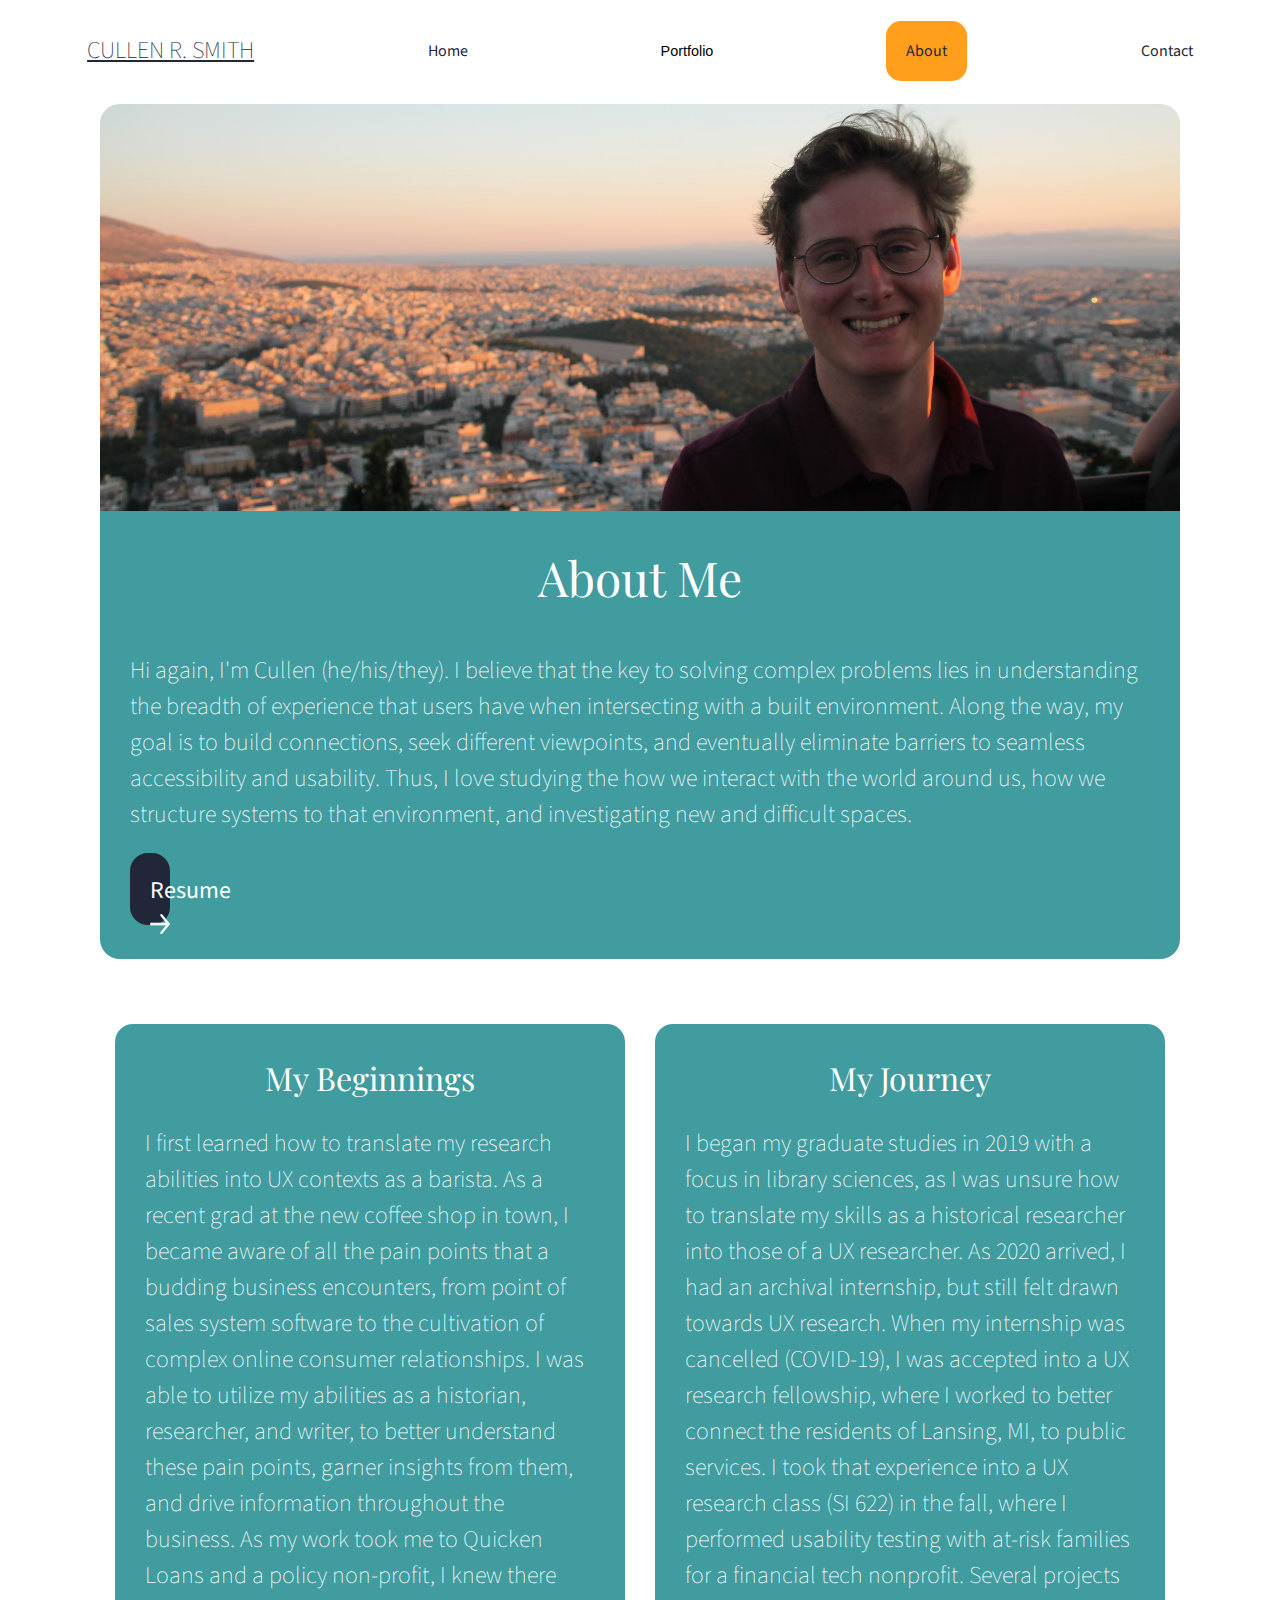
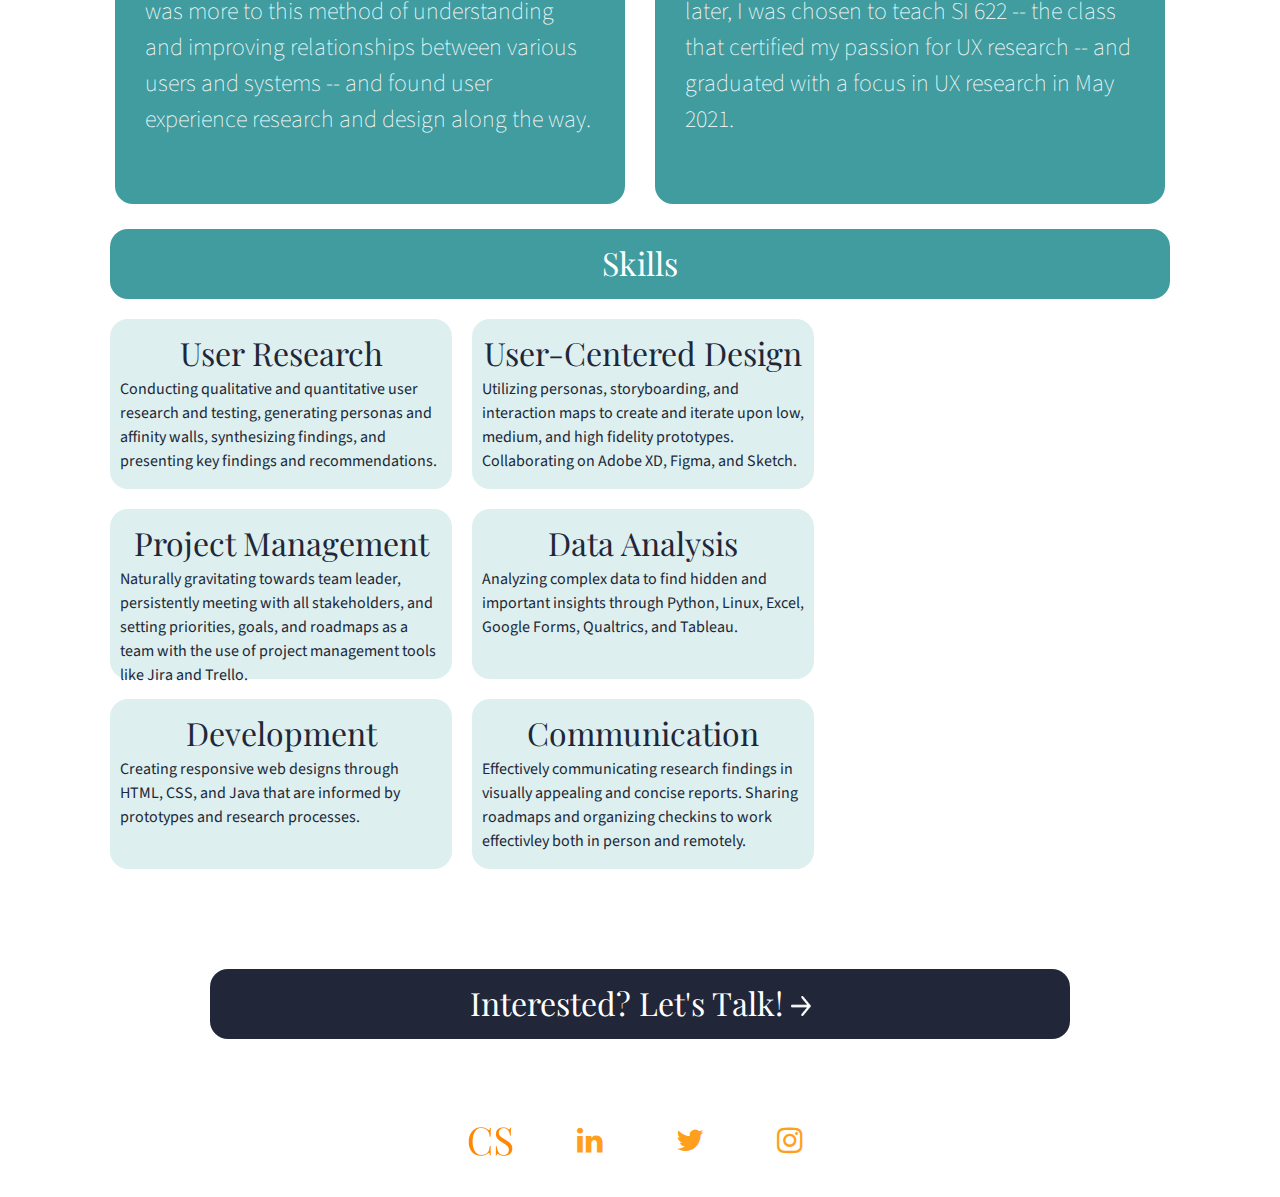
==== impact.html @ ce287a66 "first commit" ====
<!DOCTYPE html>
	<html lang="en">
  <head>
    <meta charset="utf-8">
    <meta name="viewport" content="width=device-width, initial-scale=1.0">
    <link rel="shortcut icon" type="image/png" href="images/favicon.png"/>
    <link rel="stylesheet" type="text/css" href="css/html5reset.css">
    <link rel="stylesheet" type="text/css" href="css/style.css">
    <link href="https://fonts.googleapis.com/css2?family=Space+Grotesk:wght@300&display=swap" rel="stylesheet"> 
    <link rel="stylesheet" href="https://cdnjs.cloudflare.com/ajax/libs/font-awesome/4.7.0/css/font-awesome.min.css">


   <title> About </title>
  </head>
  <body>
    <a class = "skip" href="#skip">Skip to Main Content</a>
    <header>
      <nav>
        <li><h4 class = "smi"> Cullen R. Smith </h4></li>
        <div class="topnav">
          <li><h4 class = "cull"> Cullen R. Smith </h4></li>
          <li><a href="index.html">Home</a></li>
          <div class="dropdown">
            <button class="dropbtn">Portfolio
            </button>
            <div class="dropdown-content">
              <a href="design.html">Design</a>
              <a href="research.html">Research</a>
            </div>
          </div>
          <li><a class="active" href="impact.html"> About</a></li>
          <li><a href="contact.html">Contact</a></li> 
        </div>
        <div class="hamburger">
          <span class="bar"></span>
          <span class="bar"></span>
          <span class="bar"></span>
      </div>
      <script> 
        const hamburger = document.querySelector(".hamburger");
        const topnav = document.querySelector(".topnav");

        hamburger.addEventListener("click", mobileMenu);

        function mobileMenu() {
          hamburger.classList.toggle("active");
          topnav.classList.toggle("active");
        }
        </script>

    </nav>
  </header>

  <main id="skip" tabindex="0">
	<meta charset="UTF-8">
	
</head>
<body> 
<main>
  <div class="aboutheroabout">

    <div class="twoaboutt">
      <img src="images/greece.png" alt="headshot of Cullen Smith">
    </div>

    <div class="oneabout">

      <div class="onetopabout">
        <h1 style="font-weight: normal;">About Me</h1>
      </div>
      
      <div class="onebottomabout">
        <h4 style="font-weight: 100;">Hi again, I'm Cullen (he/his/they). I believe that the key to solving complex problems
          lies in understanding the breadth of experience that users have when intersecting with a built environment. Along the way, my goal is to build connections, seek different 
          viewpoints, and eventually eliminate barriers to seamless accessibility and usability. Thus, I love studying the how we interact with the world
          around us, how we structure systems to that environment, and investigating new and difficult spaces.</h4>
         
      </div>
      
      <div class="featuresaboutresume">
        <h4 style = "font-weight: normal;">Resume<a href="https://docs.google.com/document/d/1kzj_HKgqw1gnASvve8a1pkd9VHpFRtP2yf7qkyjW9PU/edit?usp=sharing" title="Contact" target="_blank">
          <img class="ico" src="images/arrow.png"></img></a></h4>
      </div>

      <br>
      
      
    </div>
  
   
  
  </div>


  <div class='some-page-wrapper'>
    <div class='row'>
      <div class='column'>
        <div class='blue-column'>
          <h2 style="font-weight: normal;">My Beginnings</h2>
          <br>
          <h4>I first learned how to translate my research abilities into UX contexts as a barista. 
            As a recent grad at the new coffee shop in town, I became aware of all the pain points 
            that a budding business encounters, from 
            point of sales system software to the cultivation of complex online consumer relationships. I was able to 
            utilize my abilities as a historian, researcher, and writer, to better understand these pain points, garner insights
            from them, and drive information throughout the business. As my work took me to Quicken Loans and 
            a policy non-profit, I knew there was more to this method of understanding and improving
            relationships between various users and systems -- and found user experience research and design along the way.</h4>
        </div>
      </div>
      <div class='column'>
        <div class='green-column'>
          <h2 style="font-weight: normal;">My Journey</h2>
          <br>
          <h4>I began my graduate studies in 2019 with a focus in library sciences, as I was unsure how
            to translate my skills as a historical researcher into those of a UX researcher. 
            As 2020 arrived, I had an archival internship, but still felt drawn towards UX research. 
            When my internship was cancelled (COVID-19), I was accepted into a UX research fellowship, 
            where I worked to better connect the residents of Lansing, MI, to public services. 
            I took that experience into a UX research class (SI 622) in the fall, where I performed usability testing
            with at-risk families for a financial tech nonprofit. Several projects later, 
            I was chosen to teach SI 622 -- the class that certified my passion for UX research -- 
            and graduated with a focus in UX research in May 2021. </h>
        </div>
      </div>
    </div>
  </div>
  

  <div class="aboutcontainer">
  
    <div class="posts">

      <div class="feature">
        <h2 style = "font-weight: normal;">Skills</h2>
      </div>

      <div class="post">
        <h2 style = "font-weight: normal;">User Research</h2>
        <h5 style = "font-weight: normal;">Conducting qualitative and 
          quantitative user research and testing, generating personas and affinity walls, 
          synthesizing findings, and presenting key 
          findings and recommendations.</h5>
      </div>

      <div class="post">
        <h2 style = "font-weight: normal;">User-Centered Design</h2>
        <h5 style = "font-weight: normal;">Utilizing personas, storyboarding, and interaction maps
          to create and iterate upon low, medium, and high fidelity 
          prototypes. Collaborating on Adobe XD, Figma, and Sketch. </h5>
      </div>

      <div class="post">
        <h2 style = "font-weight: normal;">Project Management</h2>
        <h5 style = "font-weight: normal;">Naturally gravitating towards 
          team leader, persistently meeting with all stakeholders, and setting 
          priorities, goals, and roadmaps as a team with the use of project management tools 
          like Jira and Trello.</h5>
      </div>

      <div class="post">
        <h2 style = "font-weight: normal;">Data Analysis</h2>
        <h5 style = "font-weight: normal;">Analyzing complex data to find
           hidden and important insights through Python, Linux, Excel, Google Forms, Qualtrics, and Tableau.</h5>
      </div>

      <div class="post">
        <h2 style = "font-weight: normal;">Development</h2>
        <h5 style = "font-weight: normal;">Creating responsive web designs through HTML, CSS, and Java that are informed
        by prototypes and research processes.</h5>
      </div>

      <div class="post">
        <h2 style = "font-weight: normal;">Communication</h2>
        <h5 style = "font-weight: normal;">Effectively communicating research findings in 
          visually appealing and concise reports. Sharing roadmaps and organizing checkins to work 
          effectivley both in person and remotely.</h5>
      </div>

    </div>

    <br>
    <br>

    <div class="aboutcontainers">
      <div class="features">
        <h2 style = "font-weight: normal;">Interested? Let's Talk! <a href="contact.html" title="resume" target="_blank">
          <img class="ico" src="images/arrow.png"></img></a></h2>
      </div>
    </div>
    
  </div>

<footer>
  <div id="social">
    <div id="container">
       <ul>
        <li>
          <a href="" title="Logo" target="_blank">
             <img class="icos" src="images/apple-touch-icon.png"></img>
          </a>
       </li>

          <li>
             <a href="https://www.linkedin.com/in/cullen-r-smith/" title="LinkedIn" target="_blank">
                <i class="fa fa-linkedin"></i>
             </a>
          </li>
  
          <li>
             <a href="https://twitter.com/cullenrsmith?lang=en" title="Twitter" target="_blank">
                <i class="fa fa-twitter"></i>
             </a>
            </li>
  
          <li>
             <a href="https://www.instagram.com/cullenrsmith/" title="Instagram" target="_blank">
                <i class="fa fa-instagram"></i>
             </a>
          </li>
       </ul>
    </div>
  </div>
  </footer>
</main>
</body> 
</html>
---- css/style.css ----
@import url('https://fonts.googleapis.com/css2?family=Playfair+Display:ital,wght@0,400;0,500;0,600;0,700;0,800;0,900;1,400;1,500;1,600;1,700;1,800&family=Source+Sans+Pro:ital,wght@0,300;0,400;1,300;1,400&display=swap');

h1, h2, h3  {font-family: "Playfair Display", serif;}
h4, h5, h6, p, body, a {font-family: 'Source Sans Pro', sans-serif;}

body, html {
  
height: 100%;
color: white;
line-height: 1.5;
font-size: 1em; 
  
} 

h1{
  font-size: 3em;
  text-align: center;
  line-height: 1.5;
  font-style: normal;
}

h2{
  font-size: 2em;
  text-align: center;

}

h3{
  font-size: 1.5em;
  text-align: left;
  line-height: 1.5;
  
}

h4{
  font-weight: 100;
  font-size: 1.5em;
  text-align: left;
  line-height: 1.5;
}

p {
  padding: 30px;
  font-weight: 100;
  text-align: left;
}

a{ 
  color: #212738;

}



a.skip{
  background: #FF9F1C;
  left: 0;
  padding: 6px;
  position: absolute;
  top: -40px;
  -webkit-transition: top 1s ease-out;
  transition: top 1s ease-out;
  z-index: 1;
}

a.skip:focus{
  top:20px;
  color: black;
  background-color: #FF9F1C;
  text-decoration-style: solid;
  border-radius: 15px;
}



.dropdown {
  float: left;
  margin: 10px auto 10px auto;
}

/* Dropdown button */
.dropdown .dropbtn {
  display: flex;
  font-size: .9em;
  border: 1px;
  text-align: center;
  text-decoration: none;
  outline: none;
  color: none;
  padding: 22.5px 18px;
  background-color: inherit;
  margin: 0; /* Important for vertical align on mobile phones */
}

:active.dropbtn {
  display: flex;
  justify-content: space-evenly;
  font-size: .9em;
  border: 1px;
  text-align: center;
  text-decoration: underline;
  outline: none;
  color: none;
  padding: 22.5px 18px;
  background-color: inherit;
  margin: 0; /* Important for vertical align on mobile phones */
}


/* Add a red background color to navbar links on hover */
.navbar a:hover, .dropdown:hover .dropbtn {
  background-color: #FF9F1C;
  text-decoration: underline;
  border-radius: 15px;
  justify-content: space-evenly;

}

/* Dropdown content (hidden by default) */
.dropdown-content {
  display: none;
  position: absolute;
  background-color: #f9f9f9;
  min-width: 160px;
  box-shadow: 0px 8px 16px 0px rgba(0,0,0,0.2);
  z-index: 1;
}

/* Links inside the dropdown */
.dropdown-content a {
  float: none;
  color: black;
  text-decoration: underline;
  padding: 12px 16px;
  text-decoration: none;
  display: block;
  text-align: left;
}

/* Add a grey background color to dropdown links on hover */
.dropdown-content a:hover {
  background-color: #ffffff;
  text-decoration: underline;
}

/* Show the dropdown menu on hover */
.dropdown:hover .dropdown-content {
  display: block;
}

.{ 
  text-decoration: none;
}


/* Navbar code adapted from W3Schools: https://www.w3schools.com/howto/howto_js_topnav.asp*/

.topnav {
  display: inline-flex;
  position: relative; 
  z-index: 100;
  padding: 10px 10px 10px 10px;
  background-color:white;
  justify-content: space-evenly;
  list-style: none;
  position: fixed;
  top: 0;
  background: white;
  width: 100%;
  align-items: center;
  flex-wrap: nowrap;

}

h4.cull {
  display: flex;
  text-decoration: underline;
  color: #212738;
  text-transform: uppercase;
  margin: 10px auto 10px auto;
}
h4.smi {
  
  display: none;
}



.topnav li {
  display: flex;
  margin-left: 10px;
  justify-content: space-evenly;
  margin: 10px auto 10px auto;
  border-radius: 15px;

}

.topnav li a {
  display: flex;
  color: #212738;
  border-radius: 15px;
  align-items: right;
  padding: 18px 20px;
  text-decoration: none;
}

.topnav li a:hover:not(.active) {
  background-color: #FF9F1C; 
  text-decoration: underline; 
  color: #212738;
  padding: 18px 20px;
}

a.active {
  background-color: #FF9F1C;
  text-decoration: underline;
  color: #212738;
  padding: 18px 20px;
  border-radius: 24px;
}

.topnav li.right {
  float: right;
}

  
  .fa:hover {
      opacity: 0.7;
  }
}

#social #container {
  width: 100%;
  text-align: center;
  text-decoration: none;
  margin: 30px 20px 30px 20px;
}

#social #container ul {
  display: flex;
  flex-direction: row;
  justify-content: center;
  margin: 50px 100px -50px 100px;
  padding: 20px;
  font-size: 30px;
  background-color: transparent;
}

#social #container ul li {
  width: 100px;
  display: flex;
  flex-direction: row;
  justify-content: center;
  list-style-type: none;
}

.posts {
  display: flex;
  flex-flow: row wrap;
}
  
.post {
    background:#DDEFEF;
    color:#212738;
    margin: 10px;
    height: 150px;
    width: calc( (95% / 3) - 20px );
    padding: 10px;
    border-radius: 18px;

  }
  
  .feature {
    background:#419C9F;
    margin: 10px;
    height: 50px;
    width: 100%;
    padding: 10px;
    border-radius: 18px;

  }

  .features {
    background-color:#212738;
    margin: 10px;
    height: 50px;
    padding: 10px;
    border-radius: 18px;

  }
  
}

.quote {
  display: grid;
  grid-template-columns: auto;
  height: auto;
  width: auto;
  padding: 0px 100px 00px 100px;
  row-gap: 1em;
  border-radius: 24px;

}




.aboutcontainer {
  display: grid;
  grid-template-columns: auto;
  height: auto;
  width: auto;
  padding: 0px 100px 00px 100px;
  row-gap: 1em;
  border-radius: 24px;

}

.aboutcontainers {
  display: grid;
  grid-template-columns: auto;
  height: auto;
  width: auto;
  padding: 0px 100px 00px 100px;
  row-gap: 1em;
  border-radius: 24px;

}

.aboutcontainerresearch {
  display: grid;
  grid-template-columns: auto;
  height: auto;
  width: 100%;
  padding: 0px 100px 00px 100px;
  row-gap: 1em;
  border-radius: 24px;

}

.aboutcontainersindex {
  display: grid;
  grid-template-columns: auto;
  height: auto;
  width: auto;
  padding: 0px 100px 00px 100px;
  row-gap: 1em;
  border-radius: 24px;

}

.featuresindex {
  background-color:#212738;
  margin: 10px;
  height: 50px;
  padding: 25px 0px 0px;
  border-radius: 18px;

}

.aboutcontainersindexsmall {
  display: grid;
  grid-template-columns: auto;
  height: auto;
  width: auto;
  padding: 0px 100px 00px 100px;
  row-gap: 1em;
  border-radius: 24px;

}

.featuresindexsmall {
  background-color: #212738;
  margin: 0px 250px;
  height: 50px;
  padding: 20px 0px 0px 60px;
  border-radius: 18px;

}

.featuresindexresume {
  display: flex;
  background-color: #212738;
  margin: 0px 550px 0px 0px;
  height: 50px;
  padding: 20px 20px 2px 20px;
  border-radius: 18px;

}

.featuresaboutresume {
  display: flex;
  background-color: #212738;
  margin: 0px 1050px 0px 20px;
  height: 50px;
  padding: 20px 20px 2px 20px;
  border-radius: 18px;

}

.some-page-wrapper {
  margin: 0px 100px 0px 100px;
  background-color;
}

.row {
  display: flex;
  flex-direction: row;
  flex-wrap: wrap;
  width: 100%;
}

.column {
  display: flex;
  flex-direction: column;
  flex-basis: 100%;
  flex: 1;
}

.blue-column {
  background-color: #419C9F;
  height: 80vh;
  margin: 15px;
  padding: 30px;
  border-radius: 18px;

}

.green-column {
  background-color: #419C9F;
  height: 80vh;
  margin: 15px;
  padding: 30px;
  border-radius: 18px;
}

.some-page-wrapperindex {
  margin: 0px 100px 0px 100px;
  background-color;
}

.rowindex {
  display: flex;
  flex-direction: row;
  flex-wrap: wrap;
  width: 100%;
}

.columnindex {
  display: flex;
  flex-direction: column;
  flex-basis: 100%;
  flex: 1;
}

.blue-columnindex {
  background-color: #51B5B8;
  margin: 15px;
  padding: 30px;
  border-radius: 18px;
  height:45vh;

}

.green-columnindex {
  background-color: #51B5B8;
  margin: 15px;
  padding: 30px;
  border-radius: 18px;
  height:45vh;

}

.featuresindexport {
  background-color: #212738;
  margin: 0px 0px;
  height: 50px;
  padding: 20px 0px 0px 30px;
  border-radius: 18px;

}

.projblock {
 
  padding: 0px 100px 00px 100px;
  row-gap: 1em;
  border-radius: 24px;

}

.projposts {
  display: flex;
  flex-flow: row wrap;
}
  
.projpost {
  display: flex;
   justify-content: center;
   flex-direction: column;
    background:#DDEFEF;
    color: #212738;
    margin: 10px 0px 10px 70px;
    height: 200px;
    padding: 20px 60px 20px 60px;
    border-radius: 18px;
    width: calc( (100% / 3) - 20px );


  }
  
  .projfeature {
    background:#419C9F;
    margin: 10px;
    height: 50px;
    width: 100%;
    padding: 10px;
    border-radius: 18px;

  }


.abouthead{
  display: flex;
  padding: 0px 100px 0px 100px;
  overflow: hidden;
  justify-content: center;
  object-fit: contain;
  border-radius: 18px;
}

.two-about{
  overflow: hidden;
  justify-content: center;
  object-fit: contain;
  border-radius: 18px;
}

footer{
  background-color:white;
  color: #212738;
  padding: 0px 50px 0px 50px;
  text-align: center;
}

footer a {
  color: #FF9F1C;
}


.headshot{
  border: 10px 10px #01447e solid;
  min-height: 600px;
  object-fit: cover;
  width: 100%;
  
}


.gallery{
  min-height: 600px;
  /*Your code here again.*/
  display: flex;
  flex-wrap: wrap;
  justify-content: center;
  align-content: stretch;
}

.gallery > img{
  border: 10px 10px #01447e solid;
  max-height: 100%;
  min-width: 100%;
  object-fit: cover;
  vertical-align: bottom;
  margin: 20px;
  width: 300px;

}
.ico {
  display: inline;
  width: 20px;
  height: 20px;
}

.icos {
  display: inline;
  width: 45px;
  height: 45px;
}

.icons {
  display: flex;
  width: 100px;
  height: 100px;
}

.gallery img {
  border: 5px solid ;


}

.flowcontainer {
  display:flex;
  flex-direction: row;
  background-color: #419C9F;
  margin: 50px 100px 50px 100px;
  justify-content: center;
  top: auto;
  height: 80vh;
  border-radius: 18px;
}

.flowitem {
  height: auto;
  max-width: 500px; /* A fixed width as the default */
  background-color: #419C9F;
  border-radius: 18px;
}

.flow-center { 
  flex-grow: 1; /* Set the middle element to grow and stretch */
  background-color: #419C9F;
  padding: 10px;
}

.flowitem + .flowitem { 
  margin-left: 100%; 
}

.mushcontainer {
  display:flex;
  flex-direction: column;
  background-color: #419C9F;
  margin: 0px 100px 50px 100px;
  justify-content: center;
  height: 100vh;
  border-radius: 18px;
}

.mushitem {
  flex-grow: 1;
  height: auto;
  justify-content: center;
  background-color: #419C9F;
  border-radius: 18px;
  margin: 30px;
}

.mush-center { 
   /* Set the middle element to grow and stretch */
  background-color: #419C9F;
  object-fit: contain;
  border-radius:18px;
}

.mushitem + .mushitem { 
  margin-left: 100%; 
}

.cardcontainer {
  display: flex;
   min-width: 40%;
    padding: 10px;
   flex-wrap: wrap;
   justify-content: center;
   gap: 10px;
   
  

}


.research {
  width:auto;
  height: auto;
  object-fit: contain;
}

.text {
 padding: 5px; 
}



.flip-card {
  background-color: transparent;
  width: 400px;
  height: 400px;
  perspective: 1000px;
  margin: 6px;

}

.flip-card-inner {
  width: 100%;
  height: 100%;
  text-align: center;
  transition: transform 0.8s;
  transform-style: preserve-3d;
  letter-spacing: 1px;
  
  
}

.appflip-card:hover .appflip-card-inner,
.appflip-card:focus-within .appflip-card-inner {
  transform: rotateY(180deg);
 
}

.appflip-card-front, .appflip-card-back {
  position: absolute;
  width: 100%;
  height: 100%;
  -webkit-backface-visibility: hidden;
  backface-visibility: hidden;
}



.appflip-card-front {
  background-color: #61a6e3;
  color: #212738;
  object-fit: cover;
}



.appflip-card-back {
  background-color: #01447e;
  color: white;
  transform: rotateY(180deg);
}


/* grid on about */
.container {
  display: grid;
  grid-template-columns: auto;
  height: auto;
  width: auto;
  padding: 0px 100px 000px 100px;
  row-gap: 1em;
  justify-content: center;
  border-radius: 24px;

}

.grid-item {
  background-color:#419C9F;
  border: 10px solid #419C9F;
  color: #fff;
  padding: 20px;
  text-align: left;
  line-height: 1.2em;
  border-radius: 24px;
  
}



.headingstyle{
  text-decoration: none;
  text-transform: uppercase;
  font-size: 1.7em;
  line-height: 1.2em;
}

/*about page photo styling*/

.photobox {
  width: 200px;
  height: 120px;
}

.photobox img {
  width: 100%;
  height: auto;
}


/*grid/ hero section code provided by https://css-tricks.com/look-ma-no-media-queries-responsive-layouts-using-css-grid/ */

.hero {

  background: url('https://images.unsplash.com/photo-1595126907069-4d65de64ef38?ixid=MXwxMjA3fDB8MHxwaG90by1wYWdlfHx8fGVufDB8fHw%3D&ixlib=rb-1.2.1&auto=format&fit=crop&w=1500&q=80') center ;
  background-size: cover;
  padding: 10rem 2rem 5rem 2rem;
  font-weight: 1;
  color: #010101;
  text-emphasis-color: #212738;
  

  /* Grid styles */
  display: grid;
  grid-template-columns: repeat(auto-fit, minmax(240px, 2fr));
}





.abouthero {
    display: flex;
    flex-direction: row;
    width: auto;
    margin: 80px 100px 50px 100px;
    max-height: auto;
    background-color: rgb(240, 240, 240);
    overflow: hidden;
    border-radius: 20px;
  }

  .one {
    background-color: #419C9F;
    padding: 10px 10px 10px 10px;
    max-width: 750px;

  }

  .onetop {
    background-color: #419C9F;
    padding: 20px;
    height: auto;
    border-radius: 18px;
  }

  .onebottom {
    background-color: #419C9F;
    padding: 20px;
    height: auto;
  }

  .onebottomer {
    background-color: #419C9F;
    padding: 20px;
    height: auto;
  }

  .two {
    display: flex;
    flex-flow: row nowrap;
    align-items: center;
    object-fit: contain;
    border-radius: 24px;
  }

  .aboutheroproj {
    display: flex;
    flex-direction: row;
    width: auto;
    margin: 30px 100px 30px 100px;
    max-height: auto;
    background-color: rgb(240, 240, 240);
    overflow: hidden;
    border-radius: 20px;
  }

  .oneproj {
    color: #212738;
    background-color: #DDEFEF;
    padding: 10px 10px 10px 10px;
    max-width: 750px;

  }

  .onetopproj {
    background-color: #419C9F;
    padding: 20px;
    height: auto;
    border-radius: 18px;
  }

  .onebottomproj {
    color: #212738;
    background-color: #DDEFEF;
    padding: 20px;
    height: auto;
  }

  .onebottomerproj {
    color: #212738;
    background-color: #DDEFEF;
    padding: 20px;
    height: auto;
  }

  .twoproj {
    display: flex;
    flex-flow: row nowrap;
    align-items: center;
    object-fit: contain;
    border-radius: 24px;
    width: 100%;
  }

  .quote {
    color: #212738;
    background-color: #DDEFEF;
    padding: 20px;
    height: auto;
  }
  

  .aboutheroabout {
    display: flex;
    flex-direction: column;
    width: auto;
    margin: 80px 100px 50px 100px;
    max-height: auto;
    background-color: rgb(240, 240, 240);
    overflow: hidden;
    border-radius: 20px;
  }

  .oneabout {
    background-color: #419C9F;
    padding: 10px 10px 10px 10px;
  }

  .onetopabout {
    background-color: #419C9F;
    padding: 20px;
    height: auto;
  }

  .onebottomabout {
    background-color: #419C9F;
    padding: 20px;
    height: auto;
  }

  .onebottomerabout {
    background-color: #419C9F;
    padding: 20px;
    height: auto;
  }

  .twoaboutt {
    display: flex;
    flex-flow: row nowrap;
    align-items: center;
    object-fit: contain;
    border-radius: 24px;
  }
 

/* FORM */

body {
  font-family: "Playfair Display", serif;
}

form {
  margin: 50px 100px 50px 100px;
  border-radius: 10px;
  font-size: 1em;
  font-family: inherit;
  background-color: #419C9F;
  border-radius: 15px;
  
}

legend{ 
  font-size: 100%;
  text-align: center;
  color: #fff;
  margin: 0px 100px -50px 100px;
}

label{
  display: inline-block;
  margin-right:10px;
  width:15%;
  color: #fff;
  font-size: 120%;  
  padding: 0px 50px 0px 50px;
}

input {
  width: 100%;
  padding: 20px 50px 20px 50px;
  margin: 0px 100;
  display: inline-block;
  border: 1px solid #fff;
  border-radius: 25px;
  box-sizing: border-box;
  font-size: 1em;
  font-family: inherit;
  font-weight: bold;

}

span{
  margin-left:20%;
  font-family: italic;
  font-weight: bold;
  font-size: 1em;
  border: 3px solid #fff;
}

textarea{
  width: 100%;
  height: 35vh;
  padding: 12px 20px;
  margin: 8px 0;
  display: inline-block;
  border: #212738;
  box-sizing: border-box;
  border-radius: 25px;
}




input[type=submit] {
  background-color: #212738;
  color: #fff;
  padding: 14px 20px;
  margin: 8px 0;
  border: none;
  cursor: pointer;
  width: 100%;
  font: bold;
  font-family: inherit;
}

input[type=submit]:hover {
  opacity: 0.9;
}

fieldset { 
  border: none;

}

#msg{ 
  font-family: inherit;
  font-size: 1em;
  font-weight: bold;

}

span{
  font-family: inherit;
  font-size: 1em;
  font-weight: bolder;

}

img {
  width: auto;
  height: 100%;
}

/* flip card_provided by W3schools https://www.w3schools.com/howto/howto_css_flip_card.asp*/


.cardcontainer {
  display: flex;
   min-width: 40%;
   padding: 50px 100px;
   flex-wrap: wrap;
   justify-content: center;
   gap: 10px;
   
  

}

.text {
 padding: 5px; 
}



.flip-card {
  background-color: transparent;
  width: 400px;
  height: 400px;
  perspective: 1000px;
  margin: 6px;

}

.flip-card-inner {
  position: relative;
  width: 100%;
  height: 100%;
  text-align: center;
  transition: transform 0.8s;
  transform-style: preserve-3d;
  letter-spacing: 1px;
  
  
}

.flip-card:hover .flip-card-inner,
.flip-card:focus-within .flip-card-inner {
  transform: rotateY(180deg);
 
}

.flip-card-front, .flip-card-back {
  position: absolute;
  width: 100%;
  height: 100%;
  -webkit-backface-visibility: hidden;
  backface-visibility: hidden;
}



.flip-card-front {
  background-color: #A8DADC;
  color: #212738;
  object-fit: cover;
}



.flip-card-back {
  background-color: #419C9F;
  color: white;
  transform: rotateY(180deg);
  font-size: 100%;
}

/* animation */ 

@-webkit-keyframes shooting_stars{

  from {
   width: 30px;
  }
  to {
   width: 100%;
  }


}

@keyframes shooting_stars
{
  from {
   width:30px;
  }
  to {
    width: 100%;
  }


} 


#stars{

  animation-name: shooting_stars;
  animation-duration: 5s;
  -webkit-animation-name: shooting_stars;

}


img {
  width: 100%;
  height: 100%;
}

/*parallax code from w3schools: https://www.w3schools.com/howto/howto_css_parallax.asp*/


.parallax {
  /* The image used */
  background-image: url("https://images.unsplash.com/photo-1601946753062-25743b5e975b?ixid=MXwxMjA3fDB8MHxwaG90by1wYWdlfHx8fGVufDB8fHw%3D&ixlib=rb-1.2.1&auto=format&fit=crop&w=1612&q=80");


  /* Set a specific height */
  height: 500px;

  /* Create the parallax scrolling effect */
  background-attachment: fixed;
  background-position: center;
  background-repeat: no-repeat;
  background-size: cover;
  overflow: hidden;
}

.parallax-txt {
    position: absolute;
    font-weight: 100;
    font-size: 40px;
    font-style:;
    top: 40%;
    left: 50%;
    transform: translate(-50%, -50%)
  }
}

.contproj {
  display: flex;
  top: 500px;
  text-align: center;
  color: white;
  position: relative;
}

.contimg {
  display: flex;
  position: relative;
  text-align: center;
  color: white;
  max-height: 400px;
  object-fit: cover;
  filter: grayscale(100%);
  margin: 70px 0px 0px 0px

}

.centered {
  position: absolute; 
  top: 250px; 
  left: 0; 
  width: 100%;
}

.timeline {
  border-collapse: collapse;
border-spacing: 0;
padding: 20px;
margin-left: auto;
margin-right: auto;
border-radius: 18px;
width: 80%;
text-align: center;
border-radius: 12px;
overflow: hidden;
margin-bottom: 50px;
}



.process {
background-color: #419C9F;
color: #fff;
text-align: center;
height: 15vh;
}
.method {
background-color: #51B5B8;
border: solid 1px #fff;
color: #fff;
padding: 20px;
text-align: center;
}

.assignment {
background-color: #DDEFEF;
color: #212738;
border: solid 1px #fff;
padding: 10px;
text-align: center;
text-shadow: 1px 1px 1px #fff;
height: auto;
}

.description {
background-color: #DDEFEF;
color: #212738;
border: solid 1px #fff;
padding: 20px;
text-align: center;
text-shadow: 1px 1px 1px #fff;
height: auto;
}


.tbody .tr .td {
  border: solid 10px #fff;
  color: #333;
  padding: 10px;
  text-shadow: 1px 1px 1px #fff;
}





/*video embedded via iframe from 
tipswithpunch: https://www.youtube.com/watch?v=9YffrCViTVk*/

.iframe-container {
  position: relative;
  width: 100%;
  padding-bottom: 56.25%;
  height: 0;
}

.iframe-container iframe{
  position: absolute;
  top: 0;
  left: 0;
  width: 100%;
  height: 100%;
}

.hamburger {
  display: none;
}

.bar {
  display: block;
  width: 25px;
  height: 3px;
  margin: 1px auto;
  top: 10px;
  -webkit-transition: all 0.3s ease-in-out;
  transition: all 0.3s ease-in-out;
  background-color: #101010;
}





@media only screen and (max-device-width: 1366px) {
  .parallax {
    
    background-attachment: scroll;
  }

  .parallax img {

    height: 100%;
    width: 100%;

  }
}

.parallaxmedc {
    
  background-attachment: scroll;
}

.parallaxmedc img {

  height: 100%;
  width: 100%;

}
}


/* Change styles for span and cancel button on extra small screens */
@media screen and (max-width: 667px) {
  .img {
    max-width: 100%;
    max-height: auto;
  }

  h1 {
    font-size: 24px;
    line-height: 1em;
  }
  
  h2, p {
    font-size: 22px;
    line-height: 1em;
  }
  
  h3 {
    font-size:20px;
    line-height: 1em;
  }
  
  h4 {
    font-size:18px;
    line-height: 1em;
  }
  
  h5 {
    font-size:16px;
    line-height: 1em;
  }
  
  h6 {
    font-size:14px;
    line-height: 1em;
  }

  .dropdown {
    float: left;
    margin: 10px auto 10px auto;
  }
  
  /* Dropdown button */
  .dropdown .dropbtn {
    display: flex;
    font-size: .9em;
    border: 1px;
    text-align: center;
    text-decoration: none;
    outline: none;
    color: none;
    padding: 22.5px 18px;
    background-color: inherit;
    margin: 0; /* Important for vertical align on mobile phones */
  }
  
  :active.dropbtn {
    display: flex;
    justify-content: space-evenly;
    font-size: .9em;
    border: 1px;
    text-align: center;
    text-decoration: underline;
    outline: none;
    color: none;
    padding: 22.5px 18px;
    background-color: inherit;
    margin: 0; /* Important for vertical align on mobile phones */
  }
  
  
  .navbar a:hover, .dropdown:hover .dropbtn {
    background-color: #FF9F1C;
    text-decoration: underline;
    border-radius: 24px;
    justify-content: space-evenly;
  
  }
  
  /* Dropdown content (hidden by default) */
  .dropdown-content {
    display: none;
    position: absolute;
    background-color: #f9f9f9;
    min-width: 160px;
    box-shadow: 0px 8px 16px 0px rgba(0,0,0,0.2);
    z-index: 1;
  }
  
  /* Links inside the dropdown */
  .dropdown-content a {
    float: none;
    color: black;
    text-decoration: underline;
    padding: 12px 16px;
    text-decoration: none;
    display: block;
    text-align: left;
  }
  
  /* Add a grey background color to dropdown links on hover */
  .dropdown-content a:hover {
    background-color: #ffffff;
    text-decoration: underline;
  }
  
  /* Show the dropdown menu on hover */
  .dropdown:hover .dropdown-content {
    display: block;
  }
  
  
  /* Navbar code adapted from W3Schools: https://www.w3schools.com/howto/howto_js_topnav.asp*/
  
  .topnav {
    display: inline-flex;
    padding: 10px 10px 10px 10px;
    background-color:white;
    justify-content: space-evenly;
    list-style: none;
    position: fixed;
    top: 0;
    background: white;
    width: 100%;
    align-items: center;
    flex-wrap: nowrap;
  
  }
  
  h4.cull {
    display: flex;
    text-decoration: underline;
    color: #212738;
    text-transform: uppercase;
    margin: 10px auto 10px auto;
  }
  h4.smi {
    
    display: none;
  }
  
  
  
  .topnav li {
    display: flex;
    justify-content: space-evenly;
    border-radius: 24px;
    padding: 10px auto;
  }
  
  .topnav li a {
    display: flex;
    color: #212738;
    border-radius: 24px;
    align-items: right;
    padding: 18px 20px;
    text-decoration: none;
  }
  
  .topnav li a:hover:not(.active) {
    background-color: #FF9F1C; 
    text-decoration: underline; 
    color: #212738;
    padding: 18px 20px;
  }
  
  a.active {
    background-color: #FF9F1C;
    text-decoration: underline;
    color: #212738;
    padding: 18px 20px;
    border-radius: 18px;
  }
  
  .topnav li.right {
    float: right;
  }

  .abouthero {
    flex-direction: row;
    max-height: 100vh; 
    margin: 80px 100px 10px 100px;
    }
    

  form{
    width: 100%;
    margin: 20px 0px 0px 0px;
    }

  input{
    width:100%;
  }

  textarea{
    width:100%;
    height: 25vh;
 }
 
 div + label{
    line-height: 25vh;
    vertical-align:top;
 }
}



/* Navbar */
@media screen and (max-width: 600px) {

h1 {
  font-size:25px;
  line-height: 1em;
}

h2, p {
  font-size: 22px;
  line-height: 1em;
}

h3 {
  font-size:20px;
  line-height: 1em;
}

h4 {
  font-size:16px;
  line-height: 1em;
}

h5 {
  font-size:16px;
  line-height: 1em;
}

h6 {
  font-size:14px;
  line-height: 1em;
}

.topnav {
    position: fixed;
    left: -110%;
    top: 5rem;
    flex-direction: column;
    background-color: #fff;
    width: 100%;
    border-radius: 10px;
    text-align: center;
    transition: 0.3s;
    box-shadow: 0 10px 27px rgba(0, 0, 0, 0.05);
}

h4.smi {
  display: flex;
  flex-direction: row;
  flex-wrap: wrap;
  position: relative;
  text-decoration: underline;
  color: #212738;
  text-transform: uppercase;
  margin: 20px 0px -40px 30px;
  font-size: 1em;
}

.topnav.active {
    left: 0;
    top: 0;
}

.topnav {
    margin: 2.5rem 0;
}

.hamburger {
    display: block;
    cursor: pointer;
    margin-left: 275px;
    margin-top: 20px;
}

.hamburger.active .bar:nth-child(2) {
  opacity: 0;
}

.hamburger.active .bar:nth-child(1) {
  transform: translateY(10px) rotate(45deg);
  background-color: black;
  border-color: none;
  border-radius: 2px;
}

.hamburger.active .bar:nth-child(3) {
  transform: translateY(-10px) rotate(-45deg);
  background-color: black;
  border-color: none;
  border-radius: 2px;
}

.abouthero {
flex-direction: row;
max-height: 40vh; 
margin: 20px 20px 10px 20px;
}

.one {
  padding: 8px;
  height: auto;
}

.onetop {
  padding: 8px;
  height: auto;
}

.onebottom {
  padding: 8px;
  height: auto;

}

.onebottomer {
  padding: 8px;
  height: auto;

}

br {
  display: block;
  margin: 5px 0;
}

.two {
  flex-direction: row;
  height: auto;
  }

.img {
  width: 100%;
  height: 100%;
}

.grid-item {
  max-height: 50vh; 
  padding: 10px 20px 10px 20px;
  }

.container {
  padding:  10px 20px 10px 20px;
}

.posts {
    
    .post {
      width: 100%;
    }
    
  }
  
    


@media (prefers-reduced-motion: reduce)
 {
  


  .flip-card:hover .flip-card-inner {
    transform: none;
    transition-duration: 20s;
  
  }
  
  
  
  .flip-card-back {
    background-color: #01447e;
    color: white;
    transform: none;
  }

  #stars {
    animation: none; }

  
}
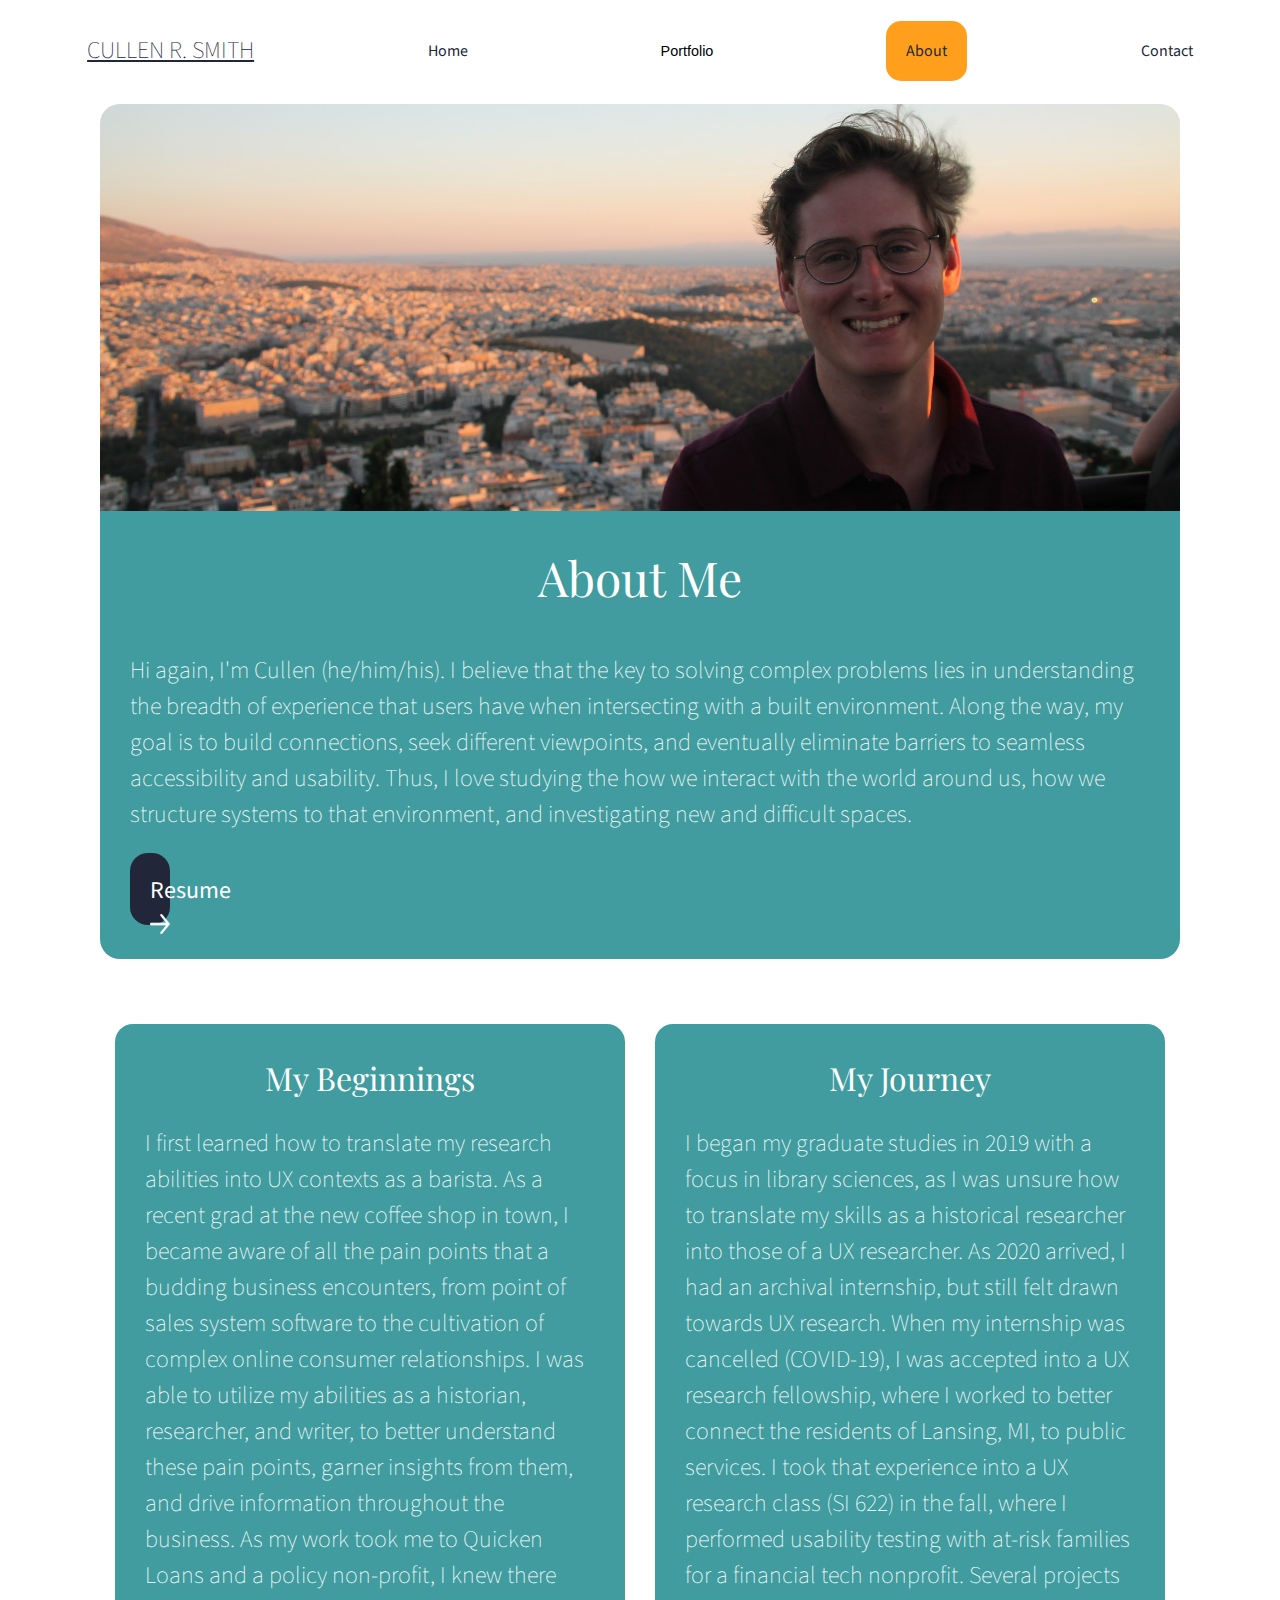
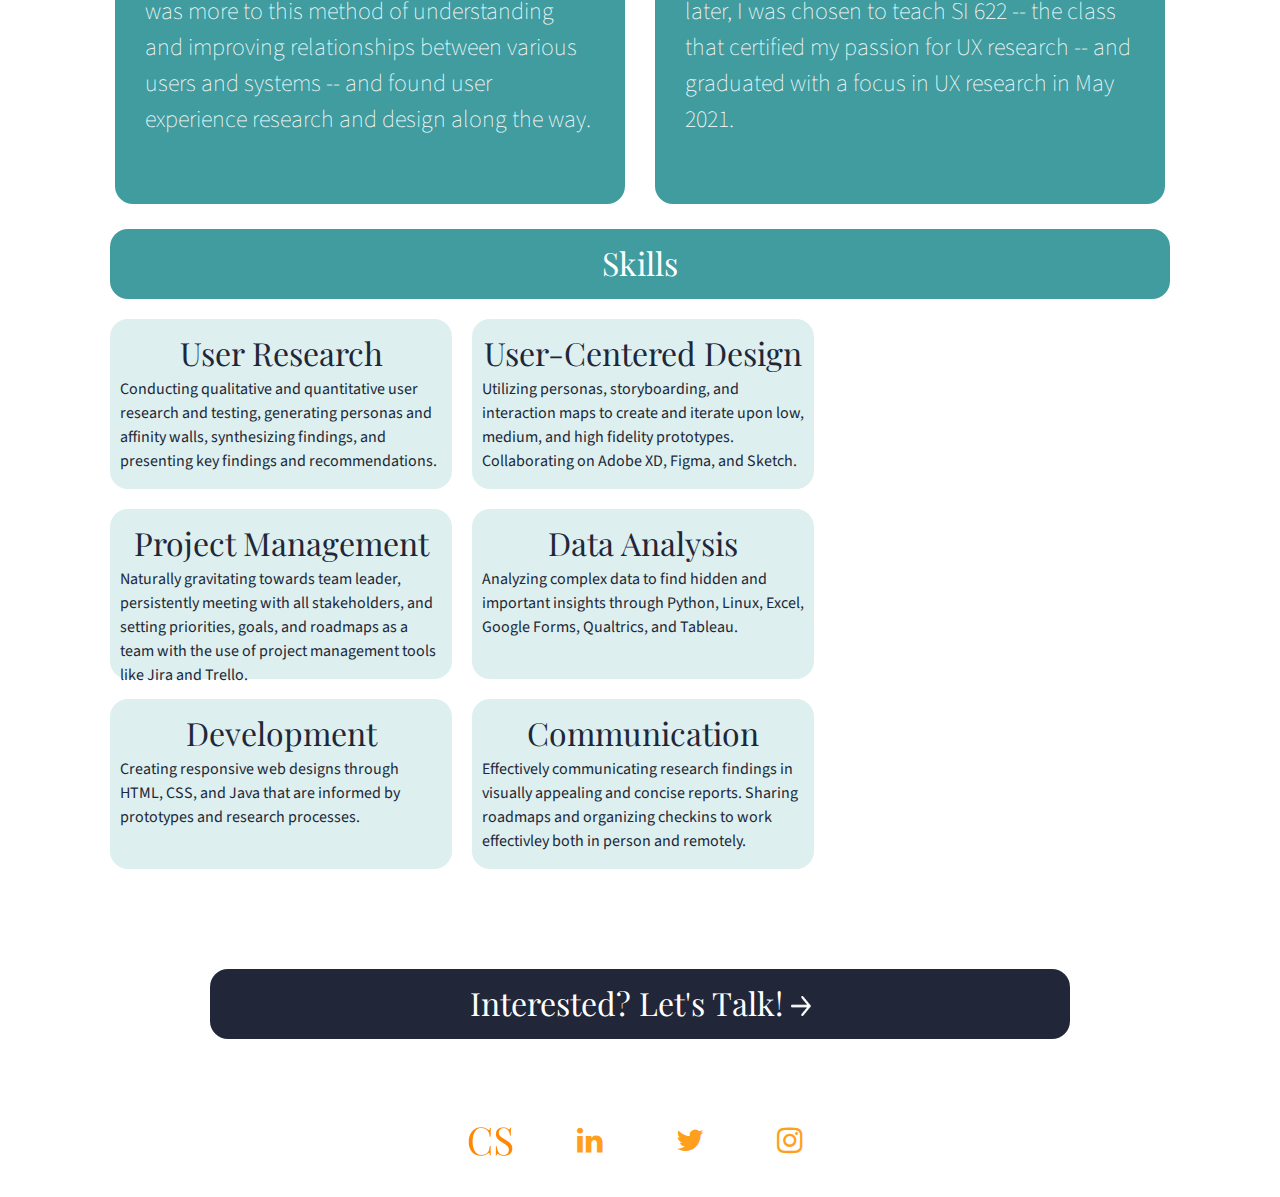
==== commit b6f4cec7: "Update impact.html" ====
--- a/impact.html
+++ b/impact.html
@@ -70,7 +70,7 @@
       </div>
       
       <div class="onebottomabout">
-        <h4 style="font-weight: 100;">Hi again, I'm Cullen (he/his/they). I believe that the key to solving complex problems
+        <h4 style="font-weight: 100;">Hi again, I'm Cullen (he/him/his). I believe that the key to solving complex problems
           lies in understanding the breadth of experience that users have when intersecting with a built environment. Along the way, my goal is to build connections, seek different 
           viewpoints, and eventually eliminate barriers to seamless accessibility and usability. Thus, I love studying the how we interact with the world
           around us, how we structure systems to that environment, and investigating new and difficult spaces.</h4>
